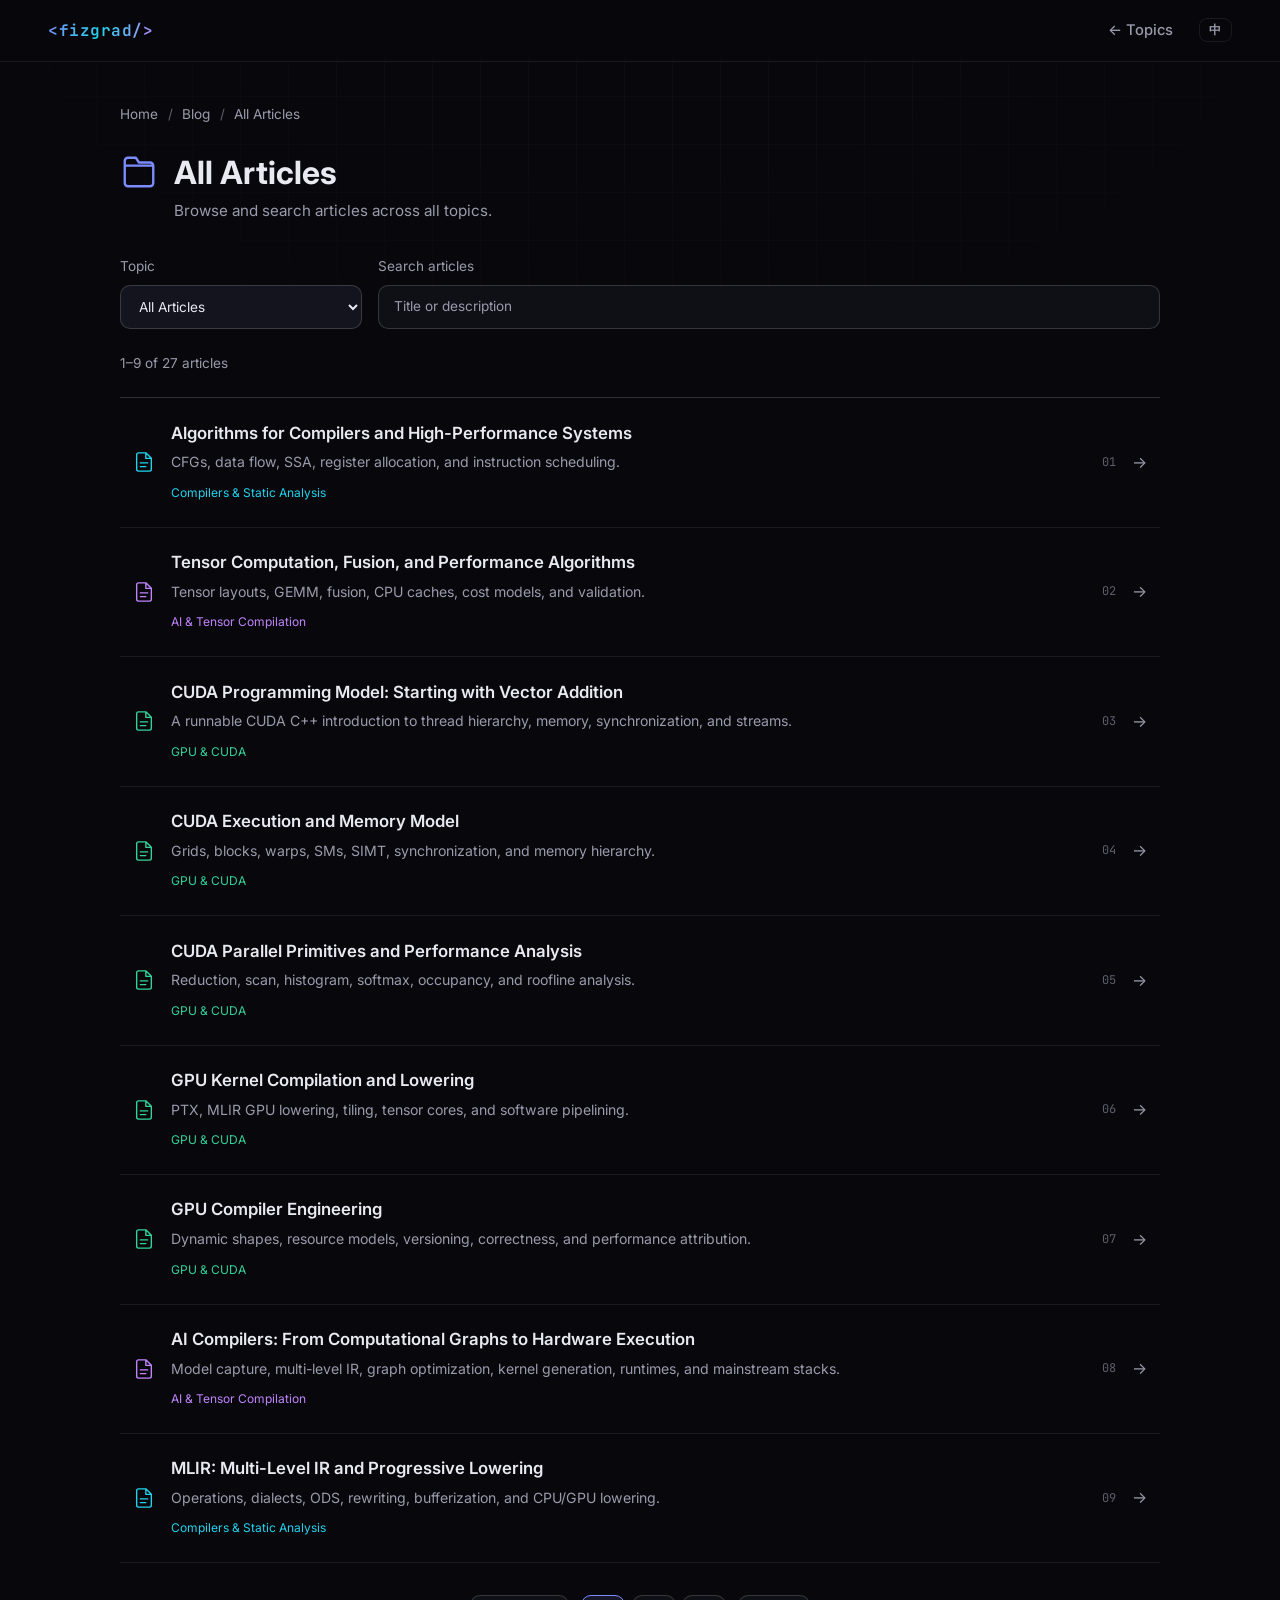
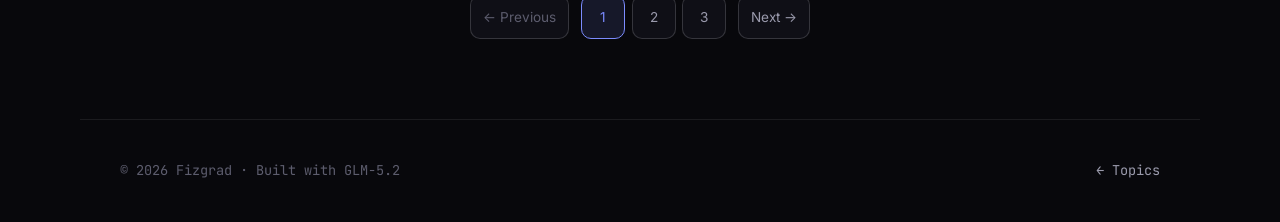
==== blog/index.html @ 733a8f4e "整理博客主题分类并补充编译器与 CUDA 教程" ====
<!DOCTYPE html>
<html lang="zh-CN">
<head>
  <meta charset="UTF-8" />
  <meta name="viewport" content="width=device-width, initial-scale=1.0" />
  <meta name="description" content="Fizgrad 的技术博客，按编译器、GPU、Linux 等主题浏览。" />
  <title>博客 - Fizgrad</title>
  <link rel="icon" href="../assets/img/avatar.png" />
  <link rel="preconnect" href="https://fonts.googleapis.com" />
  <link rel="preconnect" href="https://fonts.gstatic.com" crossorigin />
  <link href="https://fonts.googleapis.com/css2?family=Inter:wght@300;400;500;600;700&family=JetBrains+Mono:wght@400;500;600&display=swap" rel="stylesheet" />
  <link rel="stylesheet" href="../assets/css/style.css" />
  <script src="../assets/js/blog-catalog.js" defer></script>
  <script src="../assets/js/blog-list.js" defer></script>
</head>
<body>
  <div class="grid-overlay" aria-hidden="true"></div>
  <a class="skip-link" href="#main" data-i18n="skip">跳到主内容</a>
  <header class="nav scrolled">
    <a href="../" class="nav-logo">&lt;fizgrad/&gt;</a>
    <nav class="nav-links">
      <a href="../#blog"><span data-i18n="backFolders">← 主题目录</span></a>
      <button id="lang-toggle" class="lang-btn" type="button" aria-label="Switch to English">EN</button>
    </nav>
  </header>

  <main id="main" class="blog-list-page">
    <nav class="blog-breadcrumb" data-i18n-aria="breadcrumb" aria-label="博客导航">
      <a href="../" data-i18n="home">主页</a>
      <span aria-hidden="true">/</span>
      <a href="../#blog" data-i18n="blog">博客</a>
      <span aria-hidden="true">/</span>
      <span id="blog-current-category" aria-current="page"></span>
    </nav>
    <header class="blog-list-heading">
      <span class="blog-heading-icon" id="blog-heading-icon" aria-hidden="true"></span>
      <div>
        <h1 id="blog-category-title">博客</h1>
        <p class="section-sub" id="blog-category-description"></p>
      </div>
    </header>

    <div class="blog-toolbar">
      <label class="blog-category-field" for="blog-category">
        <span data-i18n="topic">主题</span>
        <select id="blog-category" aria-controls="blog-list"></select>
      </label>
      <label class="blog-search" for="blog-search">
        <span data-i18n="search">搜索文章</span>
        <input id="blog-search" type="search" placeholder="标题或简介" data-i18n-placeholder="searchPlaceholder" aria-controls="blog-list" />
      </label>
    </div>
    <p id="blog-status" class="blog-status" role="status" aria-live="polite" aria-atomic="true"></p>
    <button id="blog-retry" class="blog-page" type="button" data-i18n="retry" hidden>重试</button>
    <ol id="blog-list" class="blog-article-list" aria-busy="true"></ol>
    <p id="blog-empty" class="blog-empty" data-i18n="empty" hidden>没有找到相关文章</p>
    <nav id="blog-pagination" class="blog-pagination" data-i18n-aria="pagination" aria-label="文章分页" hidden>
      <button id="blog-prev" class="blog-page blog-page-step" type="button" data-blog-action="prev" aria-controls="blog-list" disabled>
        <span aria-hidden="true">←</span> <span data-i18n="previous">上一页</span>
      </button>
      <div id="blog-page-list" class="blog-page-list"></div>
      <button id="blog-next" class="blog-page blog-page-step" type="button" data-blog-action="next" aria-controls="blog-list" disabled>
        <span data-i18n="next">下一页</span> <span aria-hidden="true">→</span>
      </button>
    </nav>
    <noscript><p>请启用 JavaScript 以浏览文章列表。Please enable JavaScript to browse articles.</p></noscript>
  </main>

  <footer class="footer">
    <p>&copy; <span id="year"></span> Fizgrad · <span data-i18n="footerBuilt">使用 GLM-5.2 构建</span></p>
    <a href="../#blog" class="back-top" data-i18n="backFolders">← 主题目录</a>
  </footer>
</body>
</html>
---- assets/css/style.css ----
:root {
  --bg: #08080c;
  --surface: rgba(20, 20, 30, 0.6);
  --border: rgba(255, 255, 255, 0.08);
  --border-strong: rgba(255, 255, 255, 0.16);
  --text: #e9e9f2;
  --text-dim: #9a9aac;
  --text-faint: #5d5d6e;
  --accent: #7c8cff;
  --accent-2: #22d3ee;
  --accent-3: #c084fc;
  --grad: linear-gradient(120deg, var(--accent) 0%, var(--accent-2) 50%, var(--accent-3) 100%);
  --shadow: 0 20px 60px -20px rgba(0, 0, 0, 0.7);
  --radius: 16px;
  --maxw: 1120px;
  --font-sans: "Inter", -apple-system, BlinkMacSystemFont, "Segoe UI", Roboto, "PingFang SC", "Microsoft YaHei", sans-serif;
  --font-mono: "JetBrains Mono", "SF Mono", ui-monospace, Menlo, Consolas, monospace;
}

* { box-sizing: border-box; margin: 0; padding: 0; }

html { scroll-behavior: smooth; }

body {
  font-family: var(--font-sans);
  background: var(--bg);
  color: var(--text);
  line-height: 1.6;
  -webkit-font-smoothing: antialiased;
  overflow-x: hidden;
  position: relative;
}

a { color: inherit; text-decoration: none; }

#bg-canvas {
  position: fixed;
  inset: 0;
  z-index: -2;
  width: 100%;
  height: 100%;
}

.grid-overlay {
  position: fixed;
  inset: 0;
  z-index: -1;
  background-image:
    linear-gradient(rgba(255, 255, 255, 0.025) 1px, transparent 1px),
    linear-gradient(90deg, rgba(255, 255, 255, 0.025) 1px, transparent 1px);
  background-size: 48px 48px;
  mask-image: radial-gradient(ellipse 80% 60% at 50% 0%, #000 30%, transparent 80%);
  -webkit-mask-image: radial-gradient(ellipse 80% 60% at 50% 0%, #000 30%, transparent 80%);
  pointer-events: none;
}

.skip-link {
  position: absolute;
  left: -9999px;
  top: 0;
  background: var(--accent);
  color: #000;
  padding: 0.5rem 1rem;
  z-index: 100;
}
.skip-link:focus { left: 1rem; top: 1rem; }

.nav {
  position: fixed;
  top: 0;
  left: 0;
  right: 0;
  z-index: 50;
  display: flex;
  align-items: center;
  justify-content: space-between;
  padding: 1.1rem clamp(1.2rem, 5vw, 3rem);
  backdrop-filter: blur(12px);
  -webkit-backdrop-filter: blur(12px);
  background: rgba(8, 8, 12, 0.55);
  border-bottom: 1px solid transparent;
  transition: border-color 0.3s, background 0.3s;
}
.nav.scrolled { border-bottom-color: var(--border); background: rgba(8, 8, 12, 0.8); }
.nav-logo {
  font-family: var(--font-mono);
  font-weight: 600;
  font-size: 1rem;
  letter-spacing: 0.5px;
  background: var(--grad);
  -webkit-background-clip: text;
  background-clip: text;
  color: transparent;
}
.nav-links { display: flex; align-items: center; gap: 1.6rem; }
.nav-links a {
  display: inline-flex;
  align-items: center;
  font-size: 0.92rem;
  color: var(--text-dim);
  font-weight: 500;
  transition: color 0.2s;
  position: relative;
  text-decoration: none;
}
.nav-github-icon { vertical-align: middle; }
.nav-github-text { line-height: 1; }
.nav-links a:hover { color: var(--text); }
.nav-links a::after {
  content: "";
  position: absolute;
  left: 0; bottom: -6px;
  width: 0; height: 2px;
  background: var(--grad);
  transition: width 0.25s;
}
.nav-links a:hover::after { width: 100%; }
.lang-btn {
  font-family: var(--font-mono);
  font-size: 0.78rem;
  font-weight: 600;
  letter-spacing: 0.3px;
  padding: 0.3rem 0.6rem;
  border-radius: 8px;
  border: 1px solid var(--border);
  background: transparent;
  color: var(--text-dim);
  cursor: pointer;
  transition: color 0.2s, border-color 0.2s, background 0.2s;
  line-height: 1;
}
.lang-btn:hover { color: var(--text); border-color: var(--accent); background: rgba(124, 140, 255, 0.08); }

main { max-width: var(--maxw); margin: 0 auto; padding: 0 clamp(1.2rem, 5vw, 2.5rem); }

.hero {
  min-height: 100vh;
  display: flex;
  align-items: center;
  justify-content: center;
  text-align: center;
  padding: 6rem 0 3rem;
}
.hero-inner { width: 100%; }

.avatar-wrap {
  position: relative;
  width: 112px;
  height: 112px;
  margin: 0 auto 1.6rem;
}
.avatar {
  width: 100%;
  height: 100%;
  border-radius: 50%;
  border: 2px solid var(--border-strong);
  position: relative;
  z-index: 2;
}
.avatar-ring {
  position: absolute;
  inset: -6px;
  border-radius: 50%;
  background: conic-gradient(from 0deg, var(--accent), var(--accent-2), var(--accent-3), var(--accent));
  filter: blur(10px);
  opacity: 0.55;
  z-index: 1;
  animation: spin 8s linear infinite;
}
@keyframes spin { to { transform: rotate(360deg); } }

.hero-greet {
  font-family: var(--font-mono);
  color: var(--accent-2);
  font-size: 0.95rem;
  letter-spacing: 0.5px;
  margin-bottom: 0.3rem;
  opacity: 0;
  animation: rise 0.7s 0.1s forwards;
}
.hero-name {
  font-size: clamp(2.6rem, 8vw, 4.6rem);
  font-weight: 700;
  letter-spacing: -0.02em;
  line-height: 1.05;
  background: var(--grad);
  -webkit-background-clip: text;
  background-clip: text;
  color: transparent;
  margin-bottom: 0.6rem;
  opacity: 0;
  animation: rise 0.7s 0.2s forwards;
}
.hero-tagline {
  font-family: var(--font-mono);
  font-size: clamp(0.95rem, 2.5vw, 1.15rem);
  color: var(--text-dim);
  min-height: 1.6em;
  opacity: 0;
  animation: rise 0.7s 0.3s forwards;
}
.hero-tagline .prompt { color: var(--accent); }
.caret {
  display: inline-block;
  width: 8px;
  background: var(--accent-2);
  margin-left: 2px;
  animation: blink 1s steps(2) infinite;
}
@keyframes blink { 50% { opacity: 0; } }
@keyframes rise {
  from { opacity: 0; transform: translateY(16px); }
  to { opacity: 1; transform: translateY(0); }
}

.socials {
  list-style: none;
  display: flex;
  flex-wrap: wrap;
  justify-content: center;
  gap: 0.6rem;
  margin-top: 2rem;
  opacity: 0;
  animation: rise 0.7s 0.4s forwards;
}
.socials a {
  display: inline-flex;
  align-items: center;
  gap: 0.5rem;
  padding: 0.55rem 1rem;
  border-radius: 999px;
  border: 1px solid var(--border);
  background: var(--surface);
  color: var(--text-dim);
  font-size: 0.85rem;
  font-weight: 500;
  backdrop-filter: blur(6px);
  transition: transform 0.2s, color 0.2s, border-color 0.2s, box-shadow 0.2s;
}
.socials a:hover {
  color: var(--text);
  border-color: var(--accent);
  transform: translateY(-2px);
  box-shadow: 0 8px 24px -10px var(--accent);
}

.hero-scroll { margin-top: 3.2rem; opacity: 0; animation: rise 0.7s 0.5s forwards; }
.hero-scroll a {
  display: inline-flex;
  flex-direction: column;
  align-items: center;
  gap: 0.5rem;
  color: var(--text-dim);
  transition: color 0.2s, transform 0.2s;
}
.hero-scroll a:hover { color: var(--accent-2); transform: translateY(3px); }
.mouse {
  display: inline-block;
  width: 24px;
  height: 40px;
  border: 2px solid var(--border-strong);
  border-radius: 14px;
  position: relative;
  transition: border-color 0.2s;
}
.hero-scroll a:hover .mouse { border-color: var(--accent-2); }
.wheel {
  position: absolute;
  left: 50%; top: 7px;
  width: 4px; height: 8px;
  background: var(--accent-2);
  border-radius: 2px;
  transform: translateX(-50%);
  animation: wheel 1.6s ease-in-out infinite;
}
@keyframes wheel { 0% { opacity: 1; top: 7px; } 70% { opacity: 0; top: 20px; } 100% { opacity: 0; } }
.scroll-label {
  font-family: var(--font-mono);
  font-size: 0.72rem;
  letter-spacing: 2px;
  text-transform: uppercase;
}
.scroll-chev { animation: bob 1.6s ease-in-out infinite; }
@keyframes bob { 0%, 100% { transform: translateY(0); } 50% { transform: translateY(4px); } }

.section { padding: 5rem 0; }
.section-head { margin-bottom: 2.4rem; }
.section-title {
  font-size: clamp(1.5rem, 4vw, 2rem);
  font-weight: 700;
  letter-spacing: -0.01em;
  display: flex;
  align-items: baseline;
  gap: 0.4rem;
}
.section-title .hash { color: var(--accent); font-family: var(--font-mono); }
.section-sub { color: var(--text-dim); font-size: 0.95rem; margin-top: 0.3rem; }

.card-grid {
  display: grid;
  grid-template-columns: repeat(auto-fill, minmax(300px, 1fr));
  gap: 1.2rem;
}

.card {
  position: relative;
  display: flex;
  flex-direction: column;
  padding: 1.5rem;
  border-radius: var(--radius);
  border: 1px solid var(--border);
  background: var(--surface);
  backdrop-filter: blur(10px);
  -webkit-backdrop-filter: blur(10px);
  overflow: hidden;
  transition: transform 0.25s, border-color 0.25s, box-shadow 0.25s;
  opacity: 0;
  transform: translateY(24px);
}
.card.reveal { opacity: 1; transform: translateY(0); transition: opacity 0.6s, transform 0.6s, border-color 0.25s, box-shadow 0.25s; }
.card::before {
  content: "";
  position: absolute;
  inset: 0;
  border-radius: var(--radius);
  padding: 1px;
  background: var(--grad);
  -webkit-mask: linear-gradient(#000 0 0) content-box, linear-gradient(#000 0 0);
  mask: linear-gradient(#000 0 0) content-box, linear-gradient(#000 0 0);
  -webkit-mask-composite: xor;
  mask-composite: exclude;
  opacity: 0;
  transition: opacity 0.3s;
  pointer-events: none;
}
.card:hover { transform: translateY(-6px); border-color: transparent; box-shadow: var(--shadow); }
.card:hover::before { opacity: 1; }
.card::after {
  content: "";
  position: absolute;
  top: -40%;
  right: -20%;
  width: 220px;
  height: 220px;
  background: radial-gradient(circle, var(--card-glow, var(--accent)) 0%, transparent 70%);
  opacity: 0;
  transition: opacity 0.4s;
  pointer-events: none;
}
.card:hover::after { opacity: 0.18; }

.card-top { display: flex; align-items: center; justify-content: space-between; margin-bottom: 0.9rem; }
.card-icon {
  width: 40px; height: 40px;
  border-radius: 10px;
  display: grid;
  place-items: center;
  background: rgba(124, 140, 255, 0.12);
  color: var(--card-glow, var(--accent));
  font-family: var(--font-mono);
  font-weight: 600;
  font-size: 1.1rem;
}
.card-arrow {
  color: var(--text-faint);
  transition: color 0.2s, transform 0.2s;
}
.card:hover .card-arrow { color: var(--accent-2); transform: translate(3px, -3px); }
.card-title {
  font-size: 1.12rem;
  font-weight: 600;
  letter-spacing: -0.01em;
  margin-bottom: 0.4rem;
  word-break: break-word;
}
.card-head {
  display: flex;
  align-items: center;
  gap: 0.6rem;
  margin-bottom: 0.4rem;
}
.card-head .card-title { margin-bottom: 0; }
.badge {
  font-family: var(--font-mono);
  font-size: 0.68rem;
  font-weight: 600;
  letter-spacing: 0.3px;
  padding: 0.18rem 0.5rem;
  border-radius: 6px;
  white-space: nowrap;
  flex-shrink: 0;
}
.badge.contrib {
  color: #08080c;
  background: linear-gradient(120deg, var(--accent-2), #34d399);
  box-shadow: 0 0 12px -2px var(--accent-2);
}
.badge.recommend {
  color: #08080c;
  background: linear-gradient(120deg, #f472b6, #f59e0b);
  box-shadow: 0 0 12px -2px #f472b6;
}
.card-desc {
  color: var(--text-dim);
  font-size: 0.9rem;
  flex: 1;
  margin-bottom: 1rem;
}
.card-tags { display: flex; flex-wrap: wrap; gap: 0.4rem; margin-top: auto; }
.tag {
  font-family: var(--font-mono);
  font-size: 0.72rem;
  padding: 0.2rem 0.55rem;
  border-radius: 6px;
  background: rgba(255, 255, 255, 0.05);
  color: var(--text-dim);
  border: 1px solid var(--border);
}
.card-link { position: absolute; inset: 0; z-index: 1; }

.cta-card {
  align-items: center;
  justify-content: center;
  text-align: center;
  gap: 0.3rem;
  border: 1.5px dashed var(--border-strong);
  background: transparent;
  backdrop-filter: none;
  -webkit-backdrop-filter: none;
  color: var(--text-dim);
  transition: border-color 0.25s, background 0.25s, transform 0.25s;
}
.cta-card::before,
.cta-card::after { display: none; }
.cta-card:hover {
  transform: translateY(-6px);
  border-color: var(--accent-2);
  background: rgba(34, 211, 238, 0.05);
  box-shadow: none;
}
.cta-plus {
  font-family: var(--font-mono);
  font-size: 1.8rem;
  font-weight: 300;
  line-height: 1;
  color: var(--accent-2);
  margin-bottom: 0.3rem;
  transition: transform 0.3s;
}
.cta-card:hover .cta-plus { transform: rotate(90deg); }
.cta-title {
  font-size: 1.05rem;
  font-weight: 600;
  color: var(--text);
  letter-spacing: -0.01em;
}
.cta-text {
  font-size: 0.85rem;
}
.cta-btn {
  margin-top: 0.6rem;
  font-family: var(--font-mono);
  font-size: 0.78rem;
  font-weight: 600;
  letter-spacing: 0.5px;
  padding: 0.45rem 1.2rem;
  border-radius: 999px;
  color: var(--accent-2);
  border: 1px solid var(--accent-2);
  transition: color 0.2s, background 0.2s;
}
.cta-card:hover .cta-btn {
  color: #08080c;
  background: var(--accent-2);
}

.blog-card { cursor: pointer; }
.blog-tag {
  color: var(--accent-2);
  border-color: var(--accent-2);
}

#blog { scroll-margin-top: 5rem; }
.blog-toolbar {
  display: flex;
  align-items: flex-end;
  justify-content: space-between;
  flex-wrap: wrap;
  gap: 1rem;
  margin-bottom: 1.5rem;
}
.blog-search {
  display: flex;
  flex-direction: column;
  gap: 0.45rem;
  flex: 1 1 240px;
  max-width: 26rem;
  color: var(--text-dim);
  font-size: 0.85rem;
}
.blog-search input {
  width: 100%;
  min-height: 44px;
  padding: 0.65rem 0.9rem;
  border: 1px solid var(--border-strong);
  border-radius: 10px;
  background: var(--surface);
  color: var(--text);
  font: inherit;
  transition: border-color 0.2s;
}
.blog-search input::placeholder { color: var(--text-dim); }
.blog-status { color: var(--text-dim); font-size: 0.85rem; padding-bottom: 0.65rem; }
.blog-empty { padding: 2rem 0; text-align: center; color: var(--text-dim); }
.blog-pagination {
  display: flex;
  align-items: center;
  justify-content: center;
  flex-wrap: wrap;
  gap: 0.75rem;
  margin-top: 2rem;
}
.blog-pagination[hidden], .blog-empty[hidden] { display: none; }
.blog-page-list { display: flex; align-items: center; justify-content: center; gap: 0.4rem; }
.blog-page {
  min-width: 44px;
  min-height: 44px;
  padding: 0.5rem 0.75rem;
  border: 1px solid var(--border-strong);
  border-radius: 10px;
  background: var(--surface);
  color: var(--text-dim);
  font: inherit;
  font-size: 0.85rem;
  cursor: pointer;
  transition: color 0.2s, border-color 0.2s, background 0.2s;
}
.blog-page:hover:not(:disabled) { color: var(--text); border-color: var(--accent); }
.blog-page[aria-current="page"] {
  color: var(--accent);
  border-color: var(--accent);
  background: rgba(124, 140, 255, 0.12);
}
.blog-page:disabled { color: var(--text-faint); cursor: default; }
.blog-page:focus-visible, .blog-search input:focus-visible {
  outline: 2px solid var(--accent-2);
  outline-offset: 3px;
}
.blog-page-ellipsis { color: var(--text-dim); padding: 0 0.2rem; }

.blog-section-head { display: flex; align-items: flex-end; justify-content: space-between; gap: 1rem; }
.blog-all-link { color: var(--accent-2); font-size: 0.9rem; white-space: nowrap; }
.blog-all-link:hover { color: var(--text); }
.blog-folder-grid { gap: 1.8rem 1.2rem; padding-top: 0.7rem; }
.blog-folder {
  overflow: visible;
  min-width: 0;
  padding: 1.5rem;
}
.blog-folder::after { display: none; }
.blog-folder-tab {
  position: absolute;
  top: -10px;
  left: 22px;
  width: 66px;
  height: 10px;
  border: 1px solid var(--border);
  border-bottom: none;
  border-radius: 8px 8px 0 0;
  background: #14141e;
  transition: border-color 0.25s;
}
.blog-folder:hover .blog-folder-tab { border-color: var(--card-glow); }
.blog-folder-icon { color: var(--card-glow); display: inline-flex; }
.blog-folder-icon svg { width: 32px; height: 32px; }
.blog-folder-count { color: var(--text-dim); font-family: var(--font-mono); font-size: 0.75rem; }
.blog-folder .card-desc { margin-bottom: 0; }
.blog-folder:focus-visible, .blog-all-link:focus-visible, .blog-article-link:focus-visible,
.blog-breadcrumb a:focus-visible, .blog-category-field select:focus-visible {
  outline: 2px solid var(--accent-2);
  outline-offset: 4px;
}
.blog-list-page { padding-top: 6.5rem; padding-bottom: 3rem; min-height: calc(100vh - 8rem); }
.blog-breadcrumb {
  display: flex;
  align-items: baseline;
  flex-wrap: wrap;
  gap: 0.6rem;
  color: var(--text-dim);
  font-size: 0.85rem;
  margin-bottom: 1.6rem;
  overflow-wrap: anywhere;
}
.blog-breadcrumb[hidden] { display: none; }
.blog-breadcrumb a:hover { color: var(--accent-2); }
.blog-breadcrumb > [aria-hidden] { color: var(--text-faint); }
.blog-list-heading { display: flex; align-items: flex-start; gap: 1rem; margin-bottom: 2rem; }
.blog-list-heading h1 { font-size: clamp(1.5rem, 4vw, 2rem); line-height: 1.35; overflow-wrap: anywhere; }
.blog-heading-icon { display: flex; padding-top: 0.1rem; }
.blog-heading-icon svg { width: 38px; height: 38px; }
.blog-category-field { display: flex; flex-direction: column; gap: 0.45rem; color: var(--text-dim); font-size: 0.85rem; }
.blog-category-field select {
  max-width: 100%;
  min-height: 44px;
  padding: 0.65rem 2rem 0.65rem 0.9rem;
  border: 1px solid var(--border-strong);
  border-radius: 10px;
  background: #14141e;
  color: var(--text);
  font: inherit;
  color-scheme: dark;
}
.blog-list-page .blog-toolbar { justify-content: flex-start; }
.blog-list-page .blog-search { max-width: none; }
.blog-list-page .blog-status { margin-bottom: 0.75rem; }
.blog-article-list { list-style: none; border-top: 1px solid var(--border-strong); }
.blog-article { border-bottom: 1px solid var(--border); }
.blog-article-link {
  display: flex;
  align-items: center;
  gap: 1rem;
  padding: 1.4rem 0.8rem;
  border-radius: 8px;
  transition: background 0.2s;
}
.blog-article-link:hover { background: rgba(124, 140, 255, 0.05); }
.blog-file-icon { display: flex; flex-shrink: 0; color: var(--topic-color, var(--accent)); }
.blog-file-icon svg { width: 22px; height: 22px; }
.blog-article-body { flex: 1; min-width: 0; }
.blog-article-title { font-size: 1.05rem; font-weight: 600; line-height: 1.5; overflow-wrap: anywhere; }
.blog-article-link:hover .blog-article-title { color: var(--accent-2); }
.blog-article-description { color: var(--text-dim); font-size: 0.88rem; margin-top: 0.35rem; overflow-wrap: anywhere; }
.blog-article-topic { display: inline-block; margin-top: 0.55rem; font-size: 0.75rem; color: var(--topic-color); }
.blog-article-number { font-family: var(--font-mono); font-size: 0.75rem; color: var(--text-faint); }
.blog-article-arrow { color: var(--text-dim); }

.post-wrap {
  max-width: 800px;
  margin: 0 auto;
  padding-bottom: 4rem;
}
.post-page { padding-top: 5rem; }
.post-wrap.markdown-body {
  background: transparent;
  font-family: "JetBrains Mono", var(--font-mono);
}
.markdown-body div.math-slot {
  min-width: 0;
  max-width: 100%;
  overflow-x: auto;
  overflow-y: hidden;
  padding: 0.25rem 0;
  overscroll-behavior-inline: contain;
  scrollbar-width: thin;
  -webkit-overflow-scrolling: touch;
}
.markdown-body div.math-slot > mjx-container[display="true"] {
  width: max-content;
  min-width: 100%;
}
.markdown-body div.math-slot::-webkit-scrollbar { height: 4px; }
.markdown-body div.math-slot::-webkit-scrollbar-thumb {
  background: var(--border-strong);
  border-radius: 2px;
}
.markdown-body div.math-slot::-webkit-scrollbar-track { background: transparent; }
.post-wrap .mermaid {
  display: inline-block;
}
.mermaid-wrapper {
  position: relative;
  display: flex;
  flex-direction: column;
  margin: 1rem 0;
  min-width: 0;
  border: 1px solid var(--border);
  border-radius: 10px;
  background: rgba(0, 0, 0, 0.2);
  overflow: hidden;
}
.mermaid-scroll {
  min-width: 0;
  overflow: auto;
  max-height: 600px;
  padding: 1rem;
  overscroll-behavior: contain;
  scrollbar-width: thin;
  -webkit-overflow-scrolling: touch;
}
.mermaid-wrapper .mermaid {
  display: flex;
  align-items: center;
  justify-content: center;
  width: max-content;
  min-width: 100%;
  min-height: 100%;
  margin: 0 auto;
}
.mermaid-wrapper .mermaid svg {
  display: block;
  margin: 0 auto;
}
.mermaid-controls {
  position: absolute;
  right: 0.5rem;
  bottom: 0.5rem;
  display: flex;
  align-items: center;
  gap: 0.3rem;
  z-index: 2;
}
.mermaid-control-btn {
  width: 28px;
  height: 28px;
  display: grid;
  place-items: center;
  padding: 0;
  font-size: 1rem;
  font-weight: 600;
  line-height: 1;
  color: var(--text-dim);
  background: rgba(255, 255, 255, 0.08);
  border: 1px solid var(--border);
  border-radius: 6px;
  cursor: pointer;
  white-space: nowrap;
  transition: color 0.2s, border-color 0.2s;
}
.mermaid-control-btn:hover:not(:disabled),
.mermaid-control-btn:focus-visible {
  color: var(--accent-2);
  border-color: var(--accent-2);
  outline: none;
}
.mermaid-control-btn:disabled {
  opacity: 0.38;
  cursor: not-allowed;
}
.mermaid-fullscreen-icon {
  display: block;
  width: 14px;
  height: 14px;
  fill: none;
  stroke: currentColor;
  stroke-width: 2;
  stroke-linecap: round;
  stroke-linejoin: round;
  pointer-events: none;
}
body.mermaid-page-fullscreen-open {
  overflow: hidden;
}
.mermaid-wrapper.is-mermaid-page-fullscreen {
  position: fixed;
  inset: 0;
  z-index: 10000;
  width: auto;
  height: auto;
  max-width: none;
  max-height: none;
  margin: 0;
  border: 0;
  border-radius: 0;
  background: #08080c;
}
.mermaid-wrapper.is-mermaid-page-fullscreen .mermaid-controls {
  top: 0.75rem;
  right: 0.75rem;
  bottom: auto;
}
.mermaid-wrapper.is-mermaid-page-fullscreen .mermaid-scroll {
  flex: 1 1 auto;
  min-height: 0;
  max-height: none;
  padding: 4.25rem 1.5rem 1.5rem;
}
.mermaid-wrapper.is-mermaid-page-fullscreen .mermaid-fullscreen-btn {
  width: auto;
  min-width: 28px;
  padding: 0 0.65rem;
  font-size: 0.78rem;
}

@media (max-width: 480px) {
  .mermaid-wrapper.is-mermaid-page-fullscreen .mermaid-scroll {
    padding: 4rem 0.75rem 0.75rem;
  }
}

.markdown-body pre {
  position: relative;
}
.copy-btn {
  position: absolute;
  top: 0.5rem;
  right: 0.5rem;
  padding: 0.3rem 0.6rem;
  font-family: var(--font-mono);
  font-size: 0.72rem;
  color: var(--text-faint);
  background: rgba(255, 255, 255, 0.06);
  border: 1px solid var(--border);
  border-radius: 6px;
  cursor: pointer;
  opacity: 0;
  transition: opacity 0.2s;
  z-index: 1;
}
.markdown-body pre:hover .copy-btn,
.code-block-wrapper:hover .copy-btn,
.markdown-body pre:focus-within .copy-btn,
.code-block-wrapper:focus-within .copy-btn,
.copy-btn:focus-visible { opacity: 1; }
.copy-btn:hover { color: var(--accent-2); border-color: var(--accent-2); }

.markdown-body h1, .markdown-body h2, .markdown-body h3,
.markdown-body h4, .markdown-body h5, .markdown-body h6 {
  position: relative;
}
.heading-anchor {
  position: absolute;
  left: -1.2em;
  color: var(--text-faint);
  text-decoration: none;
  opacity: 0;
  transition: opacity 0.2s 1s;
}
.markdown-body h1:hover .heading-anchor,
.markdown-body h2:hover .heading-anchor,
.markdown-body h3:hover .heading-anchor,
.markdown-body h4:hover .heading-anchor,
.markdown-body h5:hover .heading-anchor,
.markdown-body h6:hover .heading-anchor,
.heading-anchor:focus,
.heading-anchor:focus-visible {
  opacity: 1;
  transition: opacity 0.2s;
}

@media (hover: none) {
  .copy-btn { opacity: 1; }
}

.section-toggle {
  display: inline-block;
  background: none;
  border: none;
  cursor: pointer;
  color: var(--text-faint);
  font-size: 0.75em;
  margin-right: 0.3em;
  padding: 0;
  transition: color 0.2s, transform 0.2s;
}
.section-toggle:hover { color: var(--accent-2); }

.code-block-wrapper {
  position: relative;
  overflow: hidden;
  max-height: 400px;
}
.markdown-body .code-block-wrapper pre {
  overflow-y: auto;
  max-height: 400px;
}
.code-block-wrapper[data-expanded="false"]::after {
  content: "";
  position: absolute;
  bottom: 0;
  left: 0;
  right: 0;
  height: 64px;
  background: linear-gradient(transparent, #0d1117);
  pointer-events: none;
  z-index: 1;
}
.code-block-wrapper[data-expanded="true"] { max-height: none; }
.markdown-body .code-block-wrapper[data-expanded="true"] pre {
  max-height: none;
  overflow-y: visible;
}
.code-block-wrapper[data-expanded="true"] .code-expand-btn {
  position: static;
  display: block;
  margin: 0.5rem auto;
  width: fit-content;
}
.code-expand-btn {
  position: absolute;
  bottom: 0.4rem;
  left: 50%;
  transform: translateX(-50%);
  z-index: 2;
  padding: 0.3rem 1rem;
  font-family: var(--font-mono);
  font-size: 0.72rem;
  color: var(--text-dim);
  background: rgba(255, 255, 255, 0.08);
  border: 1px solid var(--border);
  border-radius: 6px;
  cursor: pointer;
  transition: color 0.2s, border-color 0.2s;
}
.code-expand-btn:hover { color: var(--accent-2); border-color: var(--accent-2); }
.post-loading {
  color: var(--text-dim);
  text-align: center;
  padding: 4rem 0;
}
.markdown-body .post-translation-notice {
  margin: 0 0 1.5rem;
  padding: 0.75rem 1rem;
  color: var(--text-dim);
  background: rgba(124, 140, 255, 0.08);
  border: 1px solid rgba(124, 140, 255, 0.28);
  border-radius: 8px;
}

.reader-dropzone {
  min-height: 60vh;
  display: flex;
  align-items: center;
  justify-content: center;
  padding: 2rem;
  cursor: pointer;
  border: 2px dashed var(--border-strong);
  border-radius: var(--radius);
  background: var(--surface);
  backdrop-filter: blur(10px);
  -webkit-backdrop-filter: blur(10px);
  transition: border-color 0.25s, background 0.25s;
}
.reader-dropzone:hover {
  border-color: var(--accent);
  background: rgba(124, 140, 255, 0.04);
}
.reader-dropzone.reader-dragover {
  border-color: var(--accent-2);
  background: rgba(34, 211, 238, 0.06);
}
.reader-dropzone-inner {
  text-align: center;
  color: var(--text-dim);
}
.reader-dropzone-inner svg {
  margin-bottom: 1rem;
  color: var(--text-faint);
  transition: color 0.25s;
}
.reader-dropzone:hover .reader-dropzone-inner svg,
.reader-dropzone.reader-dragover .reader-dropzone-inner svg {
  color: var(--accent-2);
}
.reader-dropzone-title {
  font-size: 1.1rem;
  font-weight: 600;
  color: var(--text);
  margin-bottom: 0.3rem;
}
.reader-dropzone-sub {
  font-size: 0.85rem;
  font-family: var(--font-mono);
}
.reader-card .card-icon { background: rgba(34, 211, 238, 0.12); }

/* ===================== Chat ===================== */
.chat-page {
  display: flex;
  max-width: 100%;
  height: calc(100vh - 4rem);
  height: calc(100dvh - 4rem);
  margin-top: 4rem;
  overflow: hidden;
}
.chat-settings {
  width: 300px;
  flex-shrink: 0;
  padding: 1.5rem;
  overflow-y: auto;
  background: var(--surface);
  backdrop-filter: blur(12px);
  -webkit-backdrop-filter: blur(12px);
  border-right: 1px solid var(--border);
}
.chat-settings-title {
  font-size: 1rem;
  font-weight: 700;
  margin-bottom: 1.2rem;
  color: var(--text);
}
.chat-field {
  display: flex;
  flex-direction: column;
  gap: 0.3rem;
  margin-bottom: 1rem;
}
.chat-field span {
  font-size: 0.8rem;
  font-weight: 600;
  color: var(--text-dim);
}
.chat-field span b { color: var(--accent-2); font-family: var(--font-mono); }
.chat-field input,
.chat-field textarea {
  padding: 0.5rem 0.7rem;
  font-family: var(--font-mono);
  font-size: 0.82rem;
  color: var(--text);
  background: rgba(0, 0, 0, 0.3);
  border: 1px solid var(--border-strong);
  border-radius: 8px;
  outline: none;
  transition: border-color 0.2s;
  resize: vertical;
}
.chat-field input:focus,
.chat-field textarea:focus { border-color: var(--accent); }
.chat-field input[aria-invalid="true"] {
  border-color: #fb7185;
}
.chat-field input[aria-invalid="true"]:focus {
  border-color: #fb7185;
  box-shadow: 0 0 0 2px rgba(251, 113, 133, 0.16);
}
.chat-field input[type="range"] { padding: 0; }
.chat-field input[type="range"]:disabled,
.chat-field input[type="text"]:disabled,
.chat-field input[type="password"]:disabled,
.chat-field textarea:disabled,
.chat-field select:disabled {
  opacity: 0.4;
  cursor: not-allowed;
}
.chat-field-disabled > span { opacity: 0.4; }
.chat-disabled-hint {
  font-size: 0.7rem;
  color: #f59e0b;
  margin: -0.5rem 0 0.6rem;
  padding-left: 0.2rem;
}
.chat-field-error {
  margin: -0.55rem 0 0.8rem;
  padding-left: 0.2rem;
  color: #fb7185;
  font-size: 0.72rem;
  line-height: 1.5;
}
.chat-field input[type="number"] {
  color-scheme: dark;
}
.chat-field select {
  padding: 0.5rem 0.7rem;
  font-family: var(--font-mono);
  font-size: 0.82rem;
  color: var(--text);
  background: rgba(0, 0, 0, 0.3);
  border: 1px solid var(--border-strong);
  border-radius: 8px;
  outline: none;
  cursor: pointer;
  transition: border-color 0.2s;
  -webkit-appearance: none;
  appearance: none;
  background-image: url("data:image/svg+xml,%3Csvg xmlns='http://www.w3.org/2000/svg' width='12' height='8' viewBox='0 0 12 8'%3E%3Cpath fill='%239a9aac' d='M1.41 0L6 4.58 10.59 0 12 1.41l-6 6-6-6z'/%3E%3C/svg%3E");
  background-repeat: no-repeat;
  background-position: right 0.7rem center;
  padding-right: 2rem;
}
.chat-field select:focus { border-color: var(--accent); }
.chat-field-input-hidden { display: none; }
.chat-field-input-hidden.show { display: block; margin-top: 0.4rem; }
.chat-mode-field[hidden] { display: none; }
#cfg-clear {
  display: block;
  width: 100%;
  margin-top: 0.8rem;
  padding: 0.5rem;
  font-family: var(--font-mono);
  font-size: 0.85rem;
  font-weight: 600;
  color: var(--text-dim);
  background: transparent;
  border: 1px solid var(--border-strong);
  border-radius: 999px;
  cursor: pointer;
  transition: color 0.2s, border-color 0.2s, background 0.2s;
}
#cfg-clear:hover {
  color: var(--text);
  border-color: var(--accent);
  background: rgba(124, 140, 255, 0.08);
}
.chat-field-check {
  flex-direction: row !important;
  align-items: center;
  gap: 0.5rem;
}
.chat-field-check span { flex: 1; }
.chat-field-check input[type="checkbox"] {
  width: 18px;
  height: 18px;
  accent-color: var(--accent-2);
  cursor: pointer;
}
.chat-settings-hint {
  font-size: 0.72rem;
  color: var(--text-faint);
  line-height: 1.5;
}
.chat-page ~ .footer { display: none; }

.chat-stats {
  margin-top: 1.5rem;
  padding-top: 1.2rem;
  border-top: 1px solid var(--border);
}
.chat-stats-title {
  font-size: 0.78rem;
  font-weight: 700;
  text-transform: uppercase;
  letter-spacing: 1px;
  color: var(--text-faint);
  margin-bottom: 0.8rem;
}
.chat-stat-row {
  display: flex;
  justify-content: space-between;
  align-items: center;
  padding: 0.35rem 0;
  font-size: 0.82rem;
}
.chat-stat-row span { color: var(--text-dim); }
.chat-stat-row b {
  font-family: var(--font-mono);
  font-weight: 600;
  color: var(--text);
  max-width: 140px;
  overflow: hidden;
  text-overflow: ellipsis;
  white-space: nowrap;
}
.chat-stat-idle { color: var(--text-faint); }
.chat-stat-busy { color: var(--accent-2); }
.chat-usage-stats {
  margin: 0 0 1rem;
  padding: 0.8rem;
  border: 1px solid var(--border);
  border-radius: 8px;
  background: rgba(255, 255, 255, 0.025);
}
.chat-usage-stats .chat-stats-title {
  margin-bottom: 0.45rem;
  color: var(--accent-2);
}
.chat-stat-cumulative {
  margin-top: 0.35rem;
  padding-top: 0.6rem;
  border-top: 1px solid var(--border);
}
.chat-stat-cumulative b { color: var(--accent-2); }

.chat-main {
  flex: 1;
  display: flex;
  flex-direction: column;
  min-width: 0;
  margin-left: 0;
  transition: margin-left 0.3s ease;
}
.chat-messages {
  flex: 1;
  overflow-y: auto;
  overflow-x: hidden;
  padding: 1.5rem clamp(1rem, 4vw, 3rem);
  scroll-behavior: smooth;
  scrollbar-width: thin;
  scrollbar-color: var(--border-strong) transparent;
}
.chat-messages::-webkit-scrollbar { width: 5px; }
.chat-messages::-webkit-scrollbar-thumb { background: var(--border-strong); border-radius: 3px; }
.chat-messages::-webkit-scrollbar-track { background: transparent; }
.chat-settings::-webkit-scrollbar { width: 4px; }
.chat-settings::-webkit-scrollbar-thumb { background: var(--border-strong); border-radius: 2px; }
.chat-settings::-webkit-scrollbar-track { background: transparent; }
.chat-empty {
  text-align: center;
  color: var(--text-dim);
  padding: 4rem 1rem;
}
.chat-empty p { margin-bottom: 0.3rem; }
.chat-empty-sub { font-size: 0.82rem; color: var(--text-faint); }

.chat-msg {
  display: flex;
  gap: 0.8rem;
  margin-bottom: 1.2rem;
  max-width: 900px;
}
.chat-avatar {
  width: 32px;
  height: 32px;
  border-radius: 50%;
  display: grid;
  place-items: center;
  font-size: 0.75rem;
  font-weight: 700;
  flex-shrink: 0;
}
.chat-msg-user .chat-avatar { background: rgba(124, 140, 255, 0.15); color: var(--accent); }
.chat-msg-assistant .chat-avatar { background: rgba(34, 211, 238, 0.15); color: var(--accent-2); }
.chat-bubble {
  padding: 0.7rem 1rem;
  border-radius: 12px;
  font-size: 0.9rem;
  line-height: 1.6;
  color: var(--text);
  word-break: break-word;
  overflow-wrap: anywhere;
  min-width: 0;
}
.chat-msg-user .chat-bubble {
  background: rgba(124, 140, 255, 0.1);
  border: 1px solid rgba(124, 140, 255, 0.15);
}
.chat-msg-assistant .chat-bubble {
  background: var(--surface);
  border: 1px solid var(--border);
}
.chat-msg-assistant .chat-bubble pre {
  border-radius: 8px;
  overflow-x: auto;
}
.chat-msg-assistant .chat-bubble table {
  display: block;
  overflow-x: auto;
  max-width: 100%;
}
.chat-msg-assistant .chat-bubble img {
  max-width: 100%;
  height: auto;
}
.chat-msg-assistant .chat-bubble code {
  font-family: var(--font-mono);
  font-size: 0.82rem;
}
.chat-msg-assistant .chat-bubble p { margin-bottom: 0.5rem; }
.chat-msg-assistant .chat-bubble p:last-child { margin-bottom: 0; }
.chat-typing { color: var(--text-faint); font-style: italic; }
.chat-error { color: #fb7185; }
.chat-plain-text { white-space: pre-wrap; }
.chat-finish-warning { font-style: italic; }
.chat-finish-warning-muted { color: var(--text-faint); }
.chat-finish-warning-error { color: #fb7185; }
.chat-finish-warning-tool { color: #fbbf24; }

.chat-retry-btn {
  display: inline-flex;
  align-items: center;
  margin-top: 0.8rem;
  padding: 0.45rem 0.8rem;
  font-family: var(--font-mono);
  font-size: 0.76rem;
  font-weight: 600;
  color: var(--accent-2);
  background: rgba(34, 211, 238, 0.08);
  border: 1px solid var(--accent-2);
  border-radius: 999px;
  cursor: pointer;
}
.chat-retry-btn:hover {
  color: #08080c;
  background: var(--accent-2);
}

.chat-usage {
  margin-top: 0.8rem;
  padding: 0.4rem 0.6rem;
  font-size: 0.72rem;
  font-family: var(--font-mono);
  color: var(--text-faint);
  background: rgba(255, 255, 255, 0.03);
  border-radius: 6px;
}

.chat-reasoning {
  margin-bottom: 0.8rem;
  border: 1px solid var(--border);
  border-radius: 8px;
  overflow: hidden;
}
.chat-reasoning summary {
  padding: 0.5rem 0.8rem;
  font-size: 0.8rem;
  font-weight: 600;
  color: var(--accent-2);
  background: rgba(34, 211, 238, 0.06);
  cursor: pointer;
  user-select: none;
}
.chat-reasoning summary:hover { background: rgba(34, 211, 238, 0.1); }
.chat-reasoning-content {
  padding: 0.6rem 0.8rem;
  font-size: 0.8rem;
  line-height: 1.5;
  color: var(--text-dim);
  max-height: 300px;
  overflow-y: auto;
  white-space: pre-wrap;
  word-break: break-word;
}

.chat-input-area {
  display: flex;
  gap: 0.6rem;
  padding: 0.8rem clamp(1rem, 4vw, 3rem);
  border-top: 1px solid var(--border);
  background: rgba(8, 8, 12, 0.6);
  backdrop-filter: blur(8px);
  -webkit-backdrop-filter: blur(8px);
}
.chat-input {
  flex: 1;
  padding: 0.6rem 0.8rem;
  font-family: var(--font-sans);
  font-size: 0.9rem;
  color: var(--text);
  background: rgba(0, 0, 0, 0.3);
  border: 1px solid var(--border-strong);
  border-radius: 10px;
  outline: none;
  resize: none;
  max-height: 150px;
  transition: border-color 0.2s;
}
.chat-input:focus { border-color: var(--accent); }
.chat-send-btn {
  padding: 0.6rem 1.4rem;
  font-family: var(--font-mono);
  font-size: 0.85rem;
  font-weight: 600;
  color: var(--accent-2);
  background: rgba(34, 211, 238, 0.08);
  border: 1px solid var(--accent-2);
  border-radius: 999px;
  cursor: pointer;
  transition: color 0.2s, background 0.2s;
  white-space: nowrap;
}
.chat-send-btn:hover:not(:disabled) {
  color: #08080c;
  background: var(--accent-2);
}
.chat-send-btn:disabled { opacity: 0.5; cursor: not-allowed; }

@media (max-width: 768px) {
  .chat-settings {
    position: fixed;
    top: 4rem;
    left: 0;
    bottom: 0;
    width: 280px;
    z-index: 50;
    transform: translateX(-100%);
    transition: transform 0.3s ease;
  }
  .chat-settings.open { transform: translateX(0); }
  .chat-page { flex-direction: column; }
}
@media (min-width: 769px) {
  #chat-settings-toggle { display: none; }
}

@media (max-width: 480px) {
  .chat-input { min-height: 4rem; }
  .chat-send-btn { align-self: flex-end; }
}

.reader-divider {
  display: flex;
  align-items: center;
  gap: 0.8rem;
  margin: 1.5rem 0 0.8rem;
  color: var(--text-faint);
  font-size: 0.75rem;
  font-family: var(--font-mono);
  width: 100%;
  max-width: 600px;
}
.reader-divider::before,
.reader-divider::after {
  content: "";
  flex: 1;
  height: 1px;
  background: var(--border);
}
.reader-textarea {
  width: 100%;
  max-width: 600px;
  min-height: 160px;
  padding: 0.8rem 1rem;
  font-family: var(--font-mono);
  font-size: 0.85rem;
  line-height: 1.6;
  color: var(--text);
  background: rgba(0, 0, 0, 0.3);
  border: 1px solid var(--border-strong);
  border-radius: 10px;
  resize: vertical;
  outline: none;
  transition: border-color 0.2s;
}
.reader-textarea:focus {
  border-color: var(--accent);
}
.reader-textarea::placeholder {
  color: var(--text-faint);
}
.reader-render-btn {
  margin-top: 0.8rem;
  padding: 0.5rem 1.5rem;
  font-family: var(--font-mono);
  font-size: 0.85rem;
  font-weight: 600;
  color: var(--accent-2);
  background: rgba(34, 211, 238, 0.08);
  border: 1px solid var(--accent-2);
  border-radius: 999px;
  cursor: pointer;
  transition: color 0.2s, background 0.2s;
}
.reader-render-btn:hover {
  color: #08080c;
  background: var(--accent-2);
}

.footer {
  max-width: var(--maxw);
  margin: 2rem auto 0;
  padding: 2.5rem clamp(1.2rem, 5vw, 2.5rem);
  border-top: 1px solid var(--border);
  display: flex;
  align-items: center;
  justify-content: space-between;
  flex-wrap: wrap;
  gap: 1rem;
  color: var(--text-faint);
  font-size: 0.85rem;
  font-family: var(--font-mono);
}
.back-top { color: var(--text-dim); transition: color 0.2s; }
.back-top:hover { color: var(--accent-2); }

@media (prefers-reduced-motion: reduce) {
  *, *::before, *::after { animation-duration: 0.01ms !important; animation-iteration-count: 1 !important; transition-duration: 0.01ms !important; }
  .card { opacity: 1; transform: none; }
  .hero-greet, .hero-name, .hero-tagline, .socials, .hero-scroll { opacity: 1; transform: none; }
}

/* ===================== TOC Sidebar ===================== */
.post-layout {
  max-width: var(--maxw);
  margin: 0 auto;
}
.post-main {
  max-width: 800px;
  margin: 0 auto;
  padding-bottom: 4rem;
}

.toc-sidebar {
  display: none;
}

@media (min-width: 1200px) {
  .post-layout {
    display: flex;
    gap: 2rem;
    align-items: flex-start;
    padding-left: clamp(1.2rem, 5vw, 2.5rem);
    padding-right: clamp(1.2rem, 5vw, 2.5rem);
  }
  .post-main {
    flex: 1;
    min-width: 0;
    margin: 0;
    max-width: none;
  }
  .toc-sidebar {
    display: block;
    position: sticky;
    top: 5rem;
    width: 240px;
    flex-shrink: 0;
    max-height: calc(100vh - 6rem);
    overflow-y: auto;
  }
  .toc-sidebar::-webkit-scrollbar { width: 4px; }
  .toc-sidebar::-webkit-scrollbar-thumb { background: var(--border-strong); border-radius: 2px; }
  .toc-sidebar::-webkit-scrollbar-track { background: transparent; }
}

.toc-title {
  font-family: var(--font-mono);
  font-size: 0.78rem;
  font-weight: 600;
  letter-spacing: 1px;
  text-transform: uppercase;
  color: var(--text-faint);
  margin-bottom: 0.8rem;
  padding-left: 0.8rem;
}

.toc-nav { list-style: none; }
.toc-nav li { margin: 0; }
.toc-nav .toc-sections {
  list-style: none;
  margin: 0;
  padding: 0;
}
.toc-nav .toc-sections[hidden] { display: none; }
.toc-nav a {
  display: block;
  padding: 0.35rem 0.8rem;
  font-size: 0.83rem;
  line-height: 1.4;
  color: var(--text-dim);
  border-left: 2px solid var(--border);
  transition: color 0.2s, border-color 0.2s, background 0.2s;
  white-space: nowrap;
  overflow: hidden;
  text-overflow: ellipsis;
}
.toc-nav a:hover {
  color: var(--text);
  background: rgba(255, 255, 255, 0.03);
}
.toc-nav a.active {
  color: var(--accent-2);
  border-left-color: var(--accent-2);
  background: rgba(34, 211, 238, 0.06);
  font-weight: 500;
}
.toc-nav .toc-chapter.current > .toc-h1 {
  color: var(--text);
  border-left-color: var(--border-strong);
}
.toc-nav .toc-chapter.has-sections > .toc-h1 {
  position: relative;
  padding-right: 1.6rem;
}
.toc-nav .toc-chapter.has-sections > .toc-h1::after {
  content: "›";
  position: absolute;
  right: 0.65rem;
  transition: transform 0.2s ease;
}
.toc-nav .toc-chapter.has-sections.current > .toc-h1::after {
  transform: rotate(90deg);
}
.toc-nav .toc-h2 { padding-left: 1.4rem; font-size: 0.8rem; }
.toc-nav .toc-h3 { padding-left: 2rem; font-size: 0.78rem; }
.toc-nav .toc-h4 { padding-left: 2.6rem; font-size: 0.76rem; }
.toc-nav .toc-h5 { padding-left: 3rem; font-size: 0.74rem; }
.toc-nav .toc-h6 { padding-left: 3.4rem; font-size: 0.72rem; }

.toc-progress {
  height: 2px;
  background: var(--border);
  border-radius: 1px;
  margin: 0.5rem 0.8rem 0.8rem;
  overflow: hidden;
}
.toc-progress-bar {
  height: 100%;
  width: 0%;
  background: var(--grad);
  border-radius: 1px;
  transition: width 0.15s ease-out;
}

@media (max-width: 640px) {
  .nav-links { gap: 0.7rem; }
  .nav-links a { font-size: 0.82rem; }
  .nav-github-text { display: none; }
  .nav-github-icon { display: inline-block; vertical-align: middle; }
  .nav-github { padding: 0.25rem; }
  .nav-back-full { display: none; }
  .nav-back-short { display: inline; }
  .card-grid { grid-template-columns: 1fr; }
  .blog-search { max-width: none; }
  .blog-status { padding-bottom: 0; }
  .blog-pagination { display: grid; grid-template-columns: repeat(2, minmax(0, 1fr)); gap: 0.75rem; }
  .blog-page-list { grid-column: 1 / -1; grid-row: 2; gap: 0.25rem; }
  .blog-page-list .blog-page { min-width: 36px; padding: 0.5rem 0.35rem; }
  .blog-section-head { align-items: flex-start; flex-wrap: wrap; }
  .blog-category-field { width: 100%; min-width: 0; }
  .blog-category-field select { width: 100%; }
  .blog-article-link { gap: 0.65rem; padding: 1.1rem 0; }
  .blog-article-number { display: none; }
  .blog-list-page { padding-top: 5.75rem; }
  .socials a span { display: none; }
  .socials a { padding: 0.6rem; }
}

@media (max-width: 480px) {
  .nav-drawer .nav-links {
    position: fixed;
    top: 0;
    right: 0;
    width: fit-content;
    min-width: 170px;
    height: 100vh;
    padding: 4.5rem 1.4rem 2rem;
    flex-direction: column;
    gap: 0;
    background: rgba(8, 8, 12, 0.85);
    backdrop-filter: blur(20px);
    -webkit-backdrop-filter: blur(20px);
    border-left: 1px solid var(--border-strong);
    transform: translateX(100%);
    transition: transform 0.3s cubic-bezier(0.4, 0, 0.2, 1);
    z-index: 49;
  }
  .nav-drawer .nav-links.open { transform: translateX(0); }
  .nav-drawer .nav-links a {
    display: block;
    padding: 0.8rem 0.6rem;
    font-size: 0.9rem;
    color: var(--text-dim);
    transition: color 0.2s, background 0.2s, padding-left 0.2s;
    border-radius: 8px;
    margin-bottom: 0.2rem;
  }
  .nav-drawer .nav-links a:hover {
    color: var(--text);
    background: rgba(124, 140, 255, 0.06);
    padding-left: 1rem;
  }
  .nav-drawer .nav-links a.nav-github {
    display: flex;
    align-items: center;
    gap: 0.5rem;
  }
  .nav-drawer .nav-links a::after { display: none; }
  .nav-drawer .nav-links .lang-btn {
    margin-top: 0.6rem;
    align-self: stretch;
    text-align: center;
    padding: 0.6rem;
    border: 1px solid var(--border);
    border-radius: 8px;
    background: transparent;
    font-size: 0.9rem;
    color: var(--text-dim);
    transition: color 0.2s, border-color 0.2s, background 0.2s;
  }
  .nav-drawer .nav-links .lang-btn:hover {
    color: var(--text);
    border-color: var(--accent);
    background: rgba(124, 140, 255, 0.08);
  }
  .nav-drawer .nav-links .nav-github-text { display: inline; }

  .nav-hamburger {
    display: flex;
    flex-direction: column;
    justify-content: center;
    gap: 5px;
    width: 28px;
    height: 28px;
    background: none;
    border: none;
    cursor: pointer;
    z-index: 51;
    padding: 0;
  }
  .nav-hamburger span {
    display: block;
    width: 100%;
    height: 2px;
    background: var(--text-dim);
    border-radius: 1px;
    transition: transform 0.25s, opacity 0.2s, background 0.2s;
  }
  .nav-hamburger:hover span { background: var(--text); }
  .nav-hamburger.open span:nth-child(1) { transform: translateY(7px) rotate(45deg); background: var(--accent-2); }
  .nav-hamburger.open span:nth-child(2) { opacity: 0; }
  .nav-hamburger.open span:nth-child(3) { transform: translateY(-7px) rotate(-45deg); background: var(--accent-2); }

  .nav-overlay {
    display: none;
    position: fixed;
    inset: 0;
    background: rgba(0, 0, 0, 0.5);
    backdrop-filter: blur(2px);
    -webkit-backdrop-filter: blur(2px);
    z-index: 48;
    opacity: 0;
    transition: opacity 0.3s ease;
  }
  .nav-overlay.open { display: block; opacity: 1; }
}

@media (min-width: 481px) {
  .nav-hamburger { display: none; }
}

@media (min-width: 641px) {
  .nav-github-icon { display: none; }
  .nav-back-short { display: none; }
}
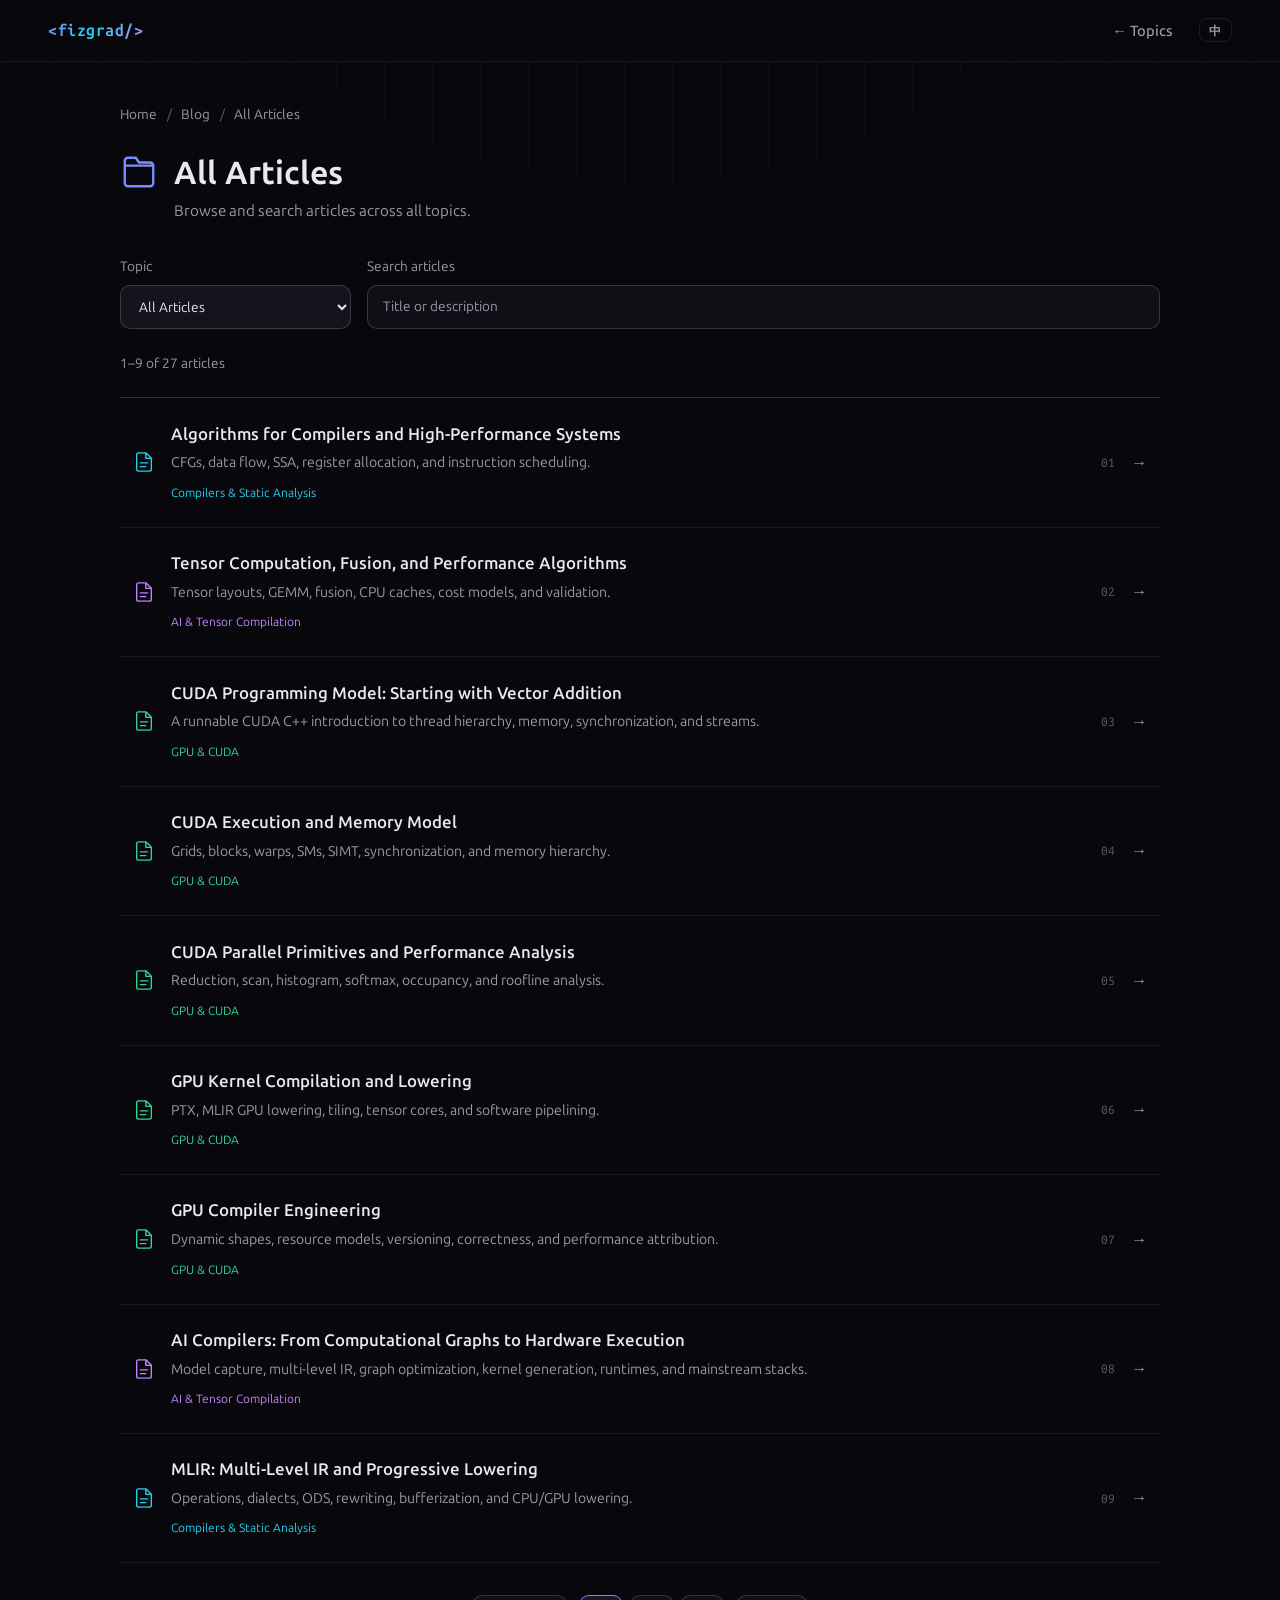
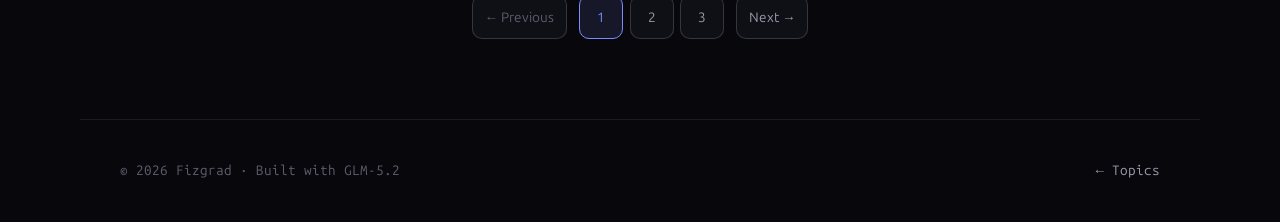
==== commit 820e154c: "统一网站 Ubuntu 字体并本地托管字体资源" ====
--- a/blog/index.html
+++ b/blog/index.html
@@ -6,9 +6,7 @@
   <meta name="description" content="Fizgrad 的技术博客，按编译器、GPU、Linux 等主题浏览。" />
   <title>博客 - Fizgrad</title>
   <link rel="icon" href="../assets/img/avatar.png" />
-  <link rel="preconnect" href="https://fonts.googleapis.com" />
-  <link rel="preconnect" href="https://fonts.gstatic.com" crossorigin />
-  <link href="https://fonts.googleapis.com/css2?family=Inter:wght@300;400;500;600;700&family=JetBrains+Mono:wght@400;500;600&display=swap" rel="stylesheet" />
+  <link rel="stylesheet" href="../assets/css/fonts.css" />
   <link rel="stylesheet" href="../assets/css/style.css" />
   <script src="../assets/js/blog-catalog.js" defer></script>
   <script src="../assets/js/blog-list.js" defer></script>
--- a/assets/css/fonts.css
+++ b/assets/css/fonts.css
@@ -0,0 +1,24 @@
+/* Original Canonical WOFF2 builds; licence and provenance: ../fonts/. */
+@font-face {
+  font-family: "Ubuntu";
+  font-style: normal;
+  font-weight: 100 800;
+  font-display: swap;
+  src: url("../fonts/ubuntu-latin.woff2") format("woff2");
+}
+
+@font-face {
+  font-family: "Ubuntu";
+  font-style: italic;
+  font-weight: 100 800;
+  font-display: swap;
+  src: url("../fonts/ubuntu-latin-italic.woff2") format("woff2");
+}
+
+@font-face {
+  font-family: "Ubuntu Mono";
+  font-style: normal;
+  font-weight: 100 800;
+  font-display: swap;
+  src: url("../fonts/ubuntu-mono-latin.woff2") format("woff2");
+}
--- a/assets/css/style.css
+++ b/assets/css/style.css
@@ -13,8 +13,8 @@
   --shadow: 0 20px 60px -20px rgba(0, 0, 0, 0.7);
   --radius: 16px;
   --maxw: 1120px;
-  --font-sans: "Inter", -apple-system, BlinkMacSystemFont, "Segoe UI", Roboto, "PingFang SC", "Microsoft YaHei", sans-serif;
-  --font-mono: "JetBrains Mono", "SF Mono", ui-monospace, Menlo, Consolas, monospace;
+  --font-sans: "Ubuntu", -apple-system, BlinkMacSystemFont, "Segoe UI", "PingFang SC", "Microsoft YaHei", sans-serif;
+  --font-mono: "Ubuntu Mono", "SF Mono", ui-monospace, Menlo, Consolas, monospace;
 }
 
 * { box-sizing: border-box; margin: 0; padding: 0; }
@@ -32,6 +32,9 @@
 }
 
 a { color: inherit; text-decoration: none; }
+
+button, input, select, textarea { font-family: inherit; }
+code, kbd, pre, samp, tt { font-family: var(--font-mono); }
 
 #bg-canvas {
   position: fixed;
@@ -642,7 +645,14 @@
 .post-page { padding-top: 5rem; }
 .post-wrap.markdown-body {
   background: transparent;
-  font-family: "JetBrains Mono", var(--font-mono);
+  font-family: var(--font-sans);
+}
+.markdown-body {
+  --fontStack-monospace: var(--font-mono);
+  font-family: var(--font-sans);
+}
+.markdown-body pre, .markdown-body code, .markdown-body kbd, .markdown-body samp, .markdown-body tt {
+  font-family: var(--font-mono);
 }
 .markdown-body div.math-slot {
   min-width: 0;
